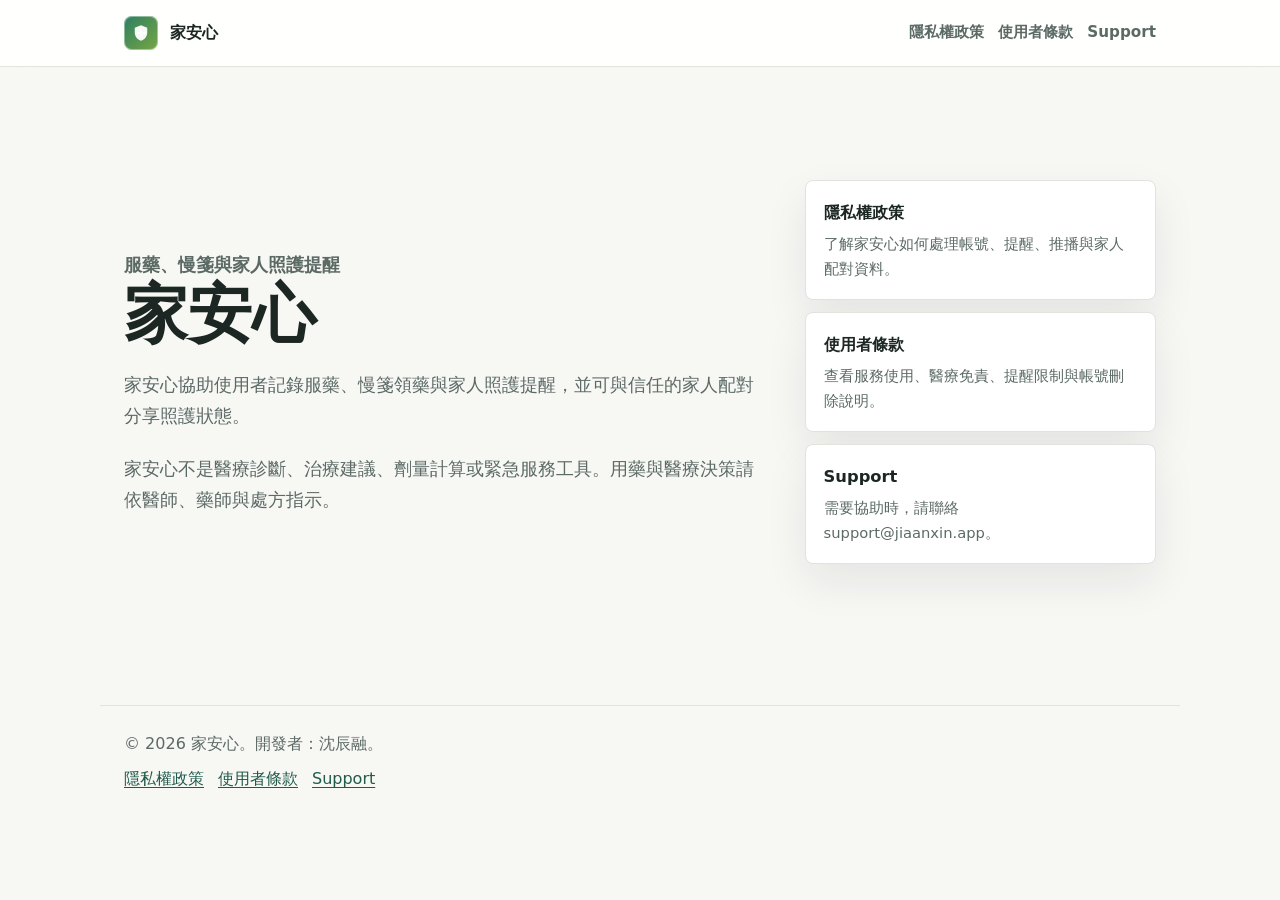
==== index.html @ df2ed049 "Add Jia Anxin static site" ====
<!doctype html>
<html lang="zh-Hant-TW">
  <head>
    <meta charset="utf-8" />
    <meta name="viewport" content="width=device-width, initial-scale=1" />
    <title>家安心</title>
    <meta
      name="description"
      content="家安心是服藥、慢箋與家人照護提醒工具。"
    />
    <link rel="stylesheet" href="/assets/styles.css" />
  </head>
  <body>
    <header class="site-header">
      <nav class="nav" aria-label="主要導覽">
        <a class="brand" href="/">
          <span class="brand-mark" aria-hidden="true">
            <svg viewBox="0 0 24 24" fill="none">
              <path d="M12 3.5 5.2 6.4v5.1c0 4.3 2.8 7.9 6.8 9 4-1.1 6.8-4.7 6.8-9V6.4L12 3.5Z" fill="currentColor" opacity=".95" />
              <path d="M8.4 12h7.2M12 8.8v6.4" stroke="#fff" stroke-width="2" stroke-linecap="round" />
            </svg>
          </span>
          <span>家安心</span>
        </a>
        <div class="nav-links">
          <a href="/privacy/">隱私權政策</a>
          <a href="/terms/">使用者條款</a>
          <a href="/support/">Support</a>
        </div>
      </nav>
    </header>

    <main>
      <section class="home-hero">
        <div class="hero-copy">
          <p class="eyebrow">服藥、慢箋與家人照護提醒</p>
          <h1>家安心</h1>
          <p>
            家安心協助使用者記錄服藥、慢箋領藥與家人照護提醒，並可與信任的家人配對分享照護狀態。
          </p>
          <p>
            家安心不是醫療診斷、治療建議、劑量計算或緊急服務工具。用藥與醫療決策請依醫師、藥師與處方指示。
          </p>
        </div>

        <div class="quick-links" aria-label="網站頁面">
          <a class="quick-link" href="/privacy/">
            <strong>隱私權政策</strong>
            <span>了解家安心如何處理帳號、提醒、推播與家人配對資料。</span>
          </a>
          <a class="quick-link" href="/terms/">
            <strong>使用者條款</strong>
            <span>查看服務使用、醫療免責、提醒限制與帳號刪除說明。</span>
          </a>
          <a class="quick-link" href="/support/">
            <strong>Support</strong>
            <span>需要協助時，請聯絡 support@jiaanxin.app。</span>
          </a>
        </div>
      </section>
    </main>

    <footer class="site-footer">
      <div>© 2026 家安心。開發者：沈辰融。</div>
      <nav aria-label="頁尾導覽">
        <a href="/privacy/">隱私權政策</a>
        <a href="/terms/">使用者條款</a>
        <a href="/support/">Support</a>
      </nav>
    </footer>
  </body>
</html>
---- assets/styles.css ----
:root {
  color-scheme: light;
  --bg: #f7f7f4;
  --paper: #ffffff;
  --ink: #1c2623;
  --muted: #5c6a66;
  --line: #dfe4df;
  --brand: #2f7f63;
  --brand-dark: #205b4b;
  --accent: #b66f2a;
  --soft: #edf5f1;
  --soft-accent: #fff2df;
  --shadow: 0 18px 44px rgba(20, 42, 34, 0.08);
  font-family:
    ui-sans-serif,
    system-ui,
    -apple-system,
    BlinkMacSystemFont,
    "Segoe UI",
    sans-serif;
}

* {
  box-sizing: border-box;
}

html {
  min-width: 320px;
}

body {
  margin: 0;
  background: var(--bg);
  color: var(--ink);
  line-height: 1.7;
  letter-spacing: 0;
}

a {
  color: var(--brand-dark);
  text-underline-offset: 0.18em;
}

.site-header {
  border-bottom: 1px solid var(--line);
  background: rgba(255, 255, 255, 0.9);
  position: sticky;
  top: 0;
  z-index: 10;
  backdrop-filter: blur(14px);
}

.nav {
  align-items: center;
  display: flex;
  gap: 24px;
  justify-content: space-between;
  margin: 0 auto;
  max-width: 1080px;
  padding: 16px 24px;
}

.brand {
  align-items: center;
  color: var(--ink);
  display: inline-flex;
  gap: 12px;
  font-weight: 750;
  text-decoration: none;
}

.brand-mark {
  align-items: center;
  background: linear-gradient(135deg, var(--brand), #75a642);
  border-radius: 8px;
  box-shadow: inset 0 0 0 1px rgba(255, 255, 255, 0.42);
  color: #fff;
  display: inline-flex;
  height: 34px;
  justify-content: center;
  width: 34px;
}

.brand-mark svg {
  display: block;
  height: 22px;
  width: 22px;
}

.nav-links {
  align-items: center;
  display: flex;
  flex-wrap: wrap;
  gap: 14px;
  justify-content: flex-end;
}

.nav-links a {
  color: var(--muted);
  font-size: 0.95rem;
  font-weight: 650;
  text-decoration: none;
}

.nav-links a[aria-current="page"] {
  color: var(--brand-dark);
}

main {
  margin: 0 auto;
  max-width: 1080px;
  padding: 44px 24px 72px;
}

.home-hero {
  display: grid;
  gap: 28px;
  grid-template-columns: minmax(0, 1.3fr) minmax(260px, 0.7fr);
  min-height: 58vh;
  align-items: center;
}

.hero-copy {
  max-width: 720px;
}

.eyebrow {
  color: var(--accent);
  font-size: 0.92rem;
  font-weight: 760;
  margin: 0 0 10px;
}

h1 {
  font-size: clamp(2.25rem, 5vw, 4.8rem);
  line-height: 1.05;
  margin: 0;
}

.hero-copy p {
  color: var(--muted);
  font-size: 1.14rem;
  margin: 22px 0 0;
  max-width: 640px;
}

.quick-links {
  display: grid;
  gap: 12px;
}

.quick-link {
  background: var(--paper);
  border: 1px solid var(--line);
  border-radius: 8px;
  box-shadow: var(--shadow);
  color: var(--ink);
  display: block;
  padding: 18px;
  text-decoration: none;
}

.quick-link strong {
  display: block;
  font-size: 1.02rem;
}

.quick-link span {
  color: var(--muted);
  display: block;
  font-size: 0.92rem;
  margin-top: 4px;
}

.page-shell {
  background: var(--paper);
  border: 1px solid var(--line);
  border-radius: 8px;
  box-shadow: var(--shadow);
  overflow: hidden;
}

.page-title {
  background: linear-gradient(135deg, var(--soft), #fff);
  border-bottom: 1px solid var(--line);
  padding: 34px clamp(20px, 4vw, 48px);
}

.page-title h1 {
  font-size: clamp(2rem, 4vw, 3.4rem);
}

.updated {
  color: var(--muted);
  font-weight: 650;
  margin: 12px 0 0;
}

.content {
  padding: 28px clamp(20px, 4vw, 48px) 44px;
}

.content h2 {
  border-top: 1px solid var(--line);
  font-size: 1.28rem;
  margin: 30px 0 12px;
  padding-top: 26px;
}

.content h2:first-child {
  border-top: 0;
  margin-top: 0;
  padding-top: 0;
}

.content h3 {
  color: var(--brand-dark);
  font-size: 1.05rem;
  margin: 24px 0 8px;
}

.content p {
  margin: 0 0 14px;
}

.content ul {
  margin: 0 0 18px;
  padding-left: 1.35rem;
}

.content li {
  margin: 5px 0;
}

.notice {
  background: var(--soft-accent);
  border: 1px solid #f1d5aa;
  border-radius: 8px;
  color: #5a3a18;
  margin: 18px 0 22px;
  padding: 16px 18px;
}

.meta-list {
  background: var(--soft);
  border: 1px solid #d4e5dc;
  border-radius: 8px;
  list-style: none;
  padding: 16px 18px;
}

.meta-list li {
  margin: 4px 0;
}

.site-footer {
  border-top: 1px solid var(--line);
  color: var(--muted);
  margin: 0 auto;
  max-width: 1080px;
  padding: 24px;
}

.site-footer nav {
  display: flex;
  flex-wrap: wrap;
  gap: 14px;
  margin-top: 8px;
}

@media (max-width: 760px) {
  .nav {
    align-items: flex-start;
    flex-direction: column;
    gap: 12px;
  }

  .nav-links {
    justify-content: flex-start;
  }

  main {
    padding: 28px 16px 48px;
  }

  .home-hero {
    grid-template-columns: 1fr;
    min-height: auto;
  }
}
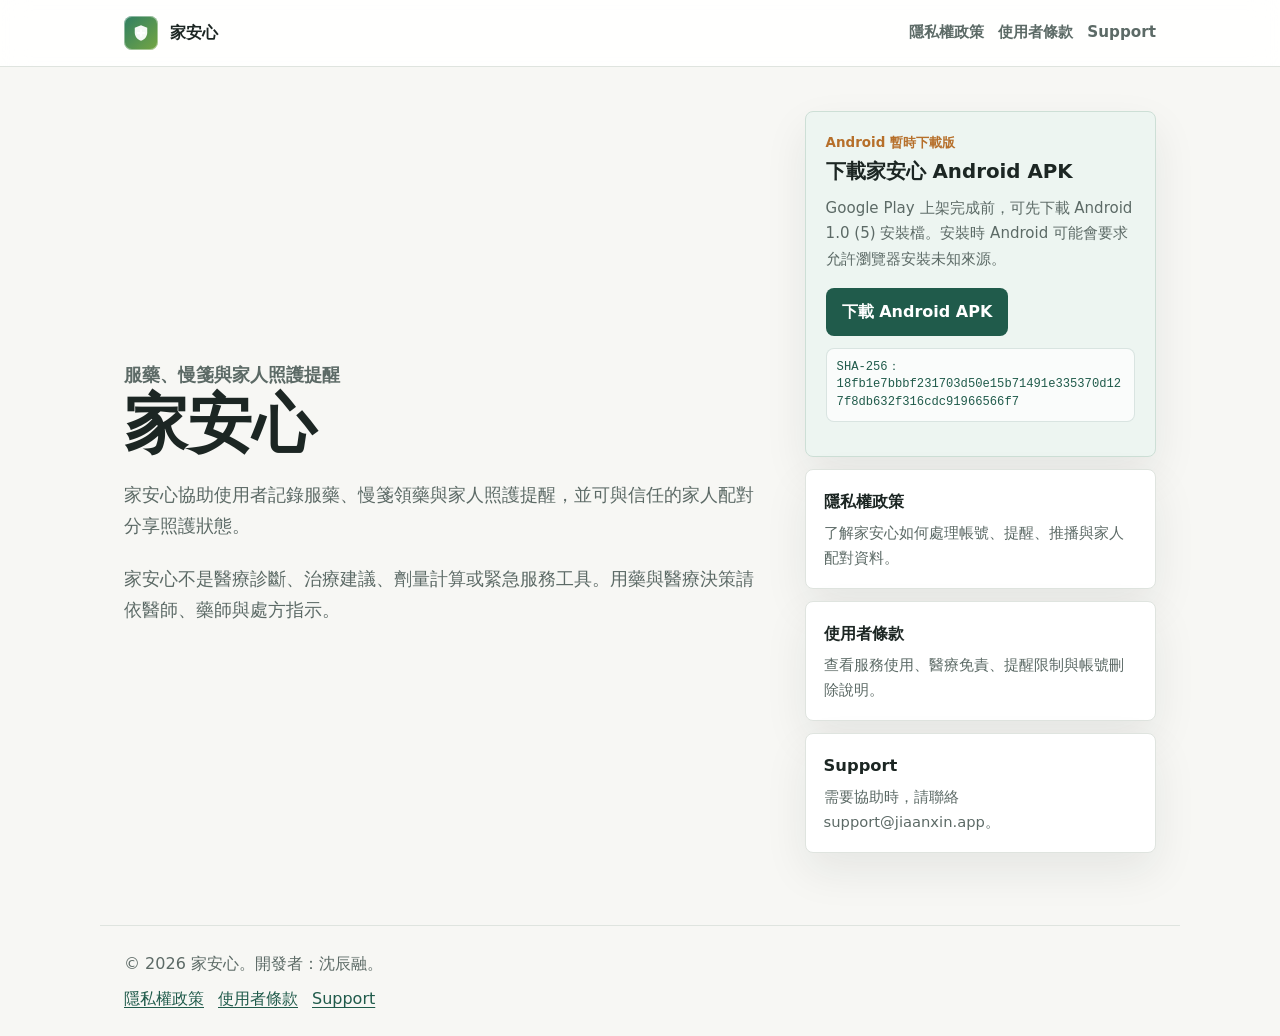
==== commit 1cd000a1: "Add Android APK download link" ====
--- a/index.html
+++ b/index.html
@@ -44,6 +44,22 @@
         </div>
 
         <div class="quick-links" aria-label="網站頁面">
+          <section class="download-card" aria-labelledby="android-download-title">
+            <p class="download-kicker">Android 暫時下載版</p>
+            <h2 id="android-download-title">下載家安心 Android APK</h2>
+            <p>
+              Google Play 上架完成前，可先下載 Android 1.0 (5) 安裝檔。安裝時 Android 可能會要求允許瀏覽器安裝未知來源。
+            </p>
+            <a
+              class="primary-button"
+              href="https://github.com/johnson202038-sys/jiaanxin-site/releases/download/android-v1.0-5/jiaanxin-android-1.0-5.apk"
+            >
+              下載 Android APK
+            </a>
+            <p class="checksum">
+              SHA-256：18fb1e7bbbf231703d50e15b71491e335370d127f8db632f316cdc91966566f7
+            </p>
+          </section>
           <a class="quick-link" href="/privacy/">
             <strong>隱私權政策</strong>
             <span>了解家安心如何處理帳號、提醒、推播與家人配對資料。</span>
--- a/assets/styles.css
+++ b/assets/styles.css
@@ -149,6 +149,75 @@
   gap: 12px;
 }
 
+.download-card {
+  background: var(--soft);
+  border: 1px solid #cddfd6;
+  border-radius: 8px;
+  box-shadow: var(--shadow);
+  padding: 20px;
+}
+
+.download-card h2 {
+  color: var(--ink);
+  font-size: 1.24rem;
+  line-height: 1.35;
+  margin: 4px 0 10px;
+}
+
+.download-card p {
+  color: var(--muted);
+  font-size: 0.94rem;
+  margin: 0 0 14px;
+}
+
+.download-kicker {
+  color: var(--accent) !important;
+  font-size: 0.84rem !important;
+  font-weight: 760;
+  margin: 0 !important;
+}
+
+.primary-button {
+  align-items: center;
+  background: var(--brand-dark);
+  border-radius: 8px;
+  color: #fff;
+  display: inline-flex;
+  font-weight: 760;
+  justify-content: center;
+  margin: 2px 0 12px;
+  min-height: 44px;
+  padding: 10px 16px;
+  text-decoration: none;
+}
+
+.primary-button:focus-visible,
+.quick-link:focus-visible,
+.nav-links a:focus-visible,
+.brand:focus-visible {
+  outline: 3px solid rgba(47, 127, 99, 0.3);
+  outline-offset: 3px;
+}
+
+.checksum {
+  background: rgba(255, 255, 255, 0.72);
+  border: 1px solid rgba(32, 91, 75, 0.15);
+  border-radius: 8px;
+  color: var(--brand-dark) !important;
+  font-family:
+    ui-monospace,
+    SFMono-Regular,
+    Menlo,
+    Monaco,
+    Consolas,
+    "Liberation Mono",
+    monospace;
+  font-size: 0.76rem !important;
+  line-height: 1.45;
+  overflow-wrap: anywhere;
+  padding: 10px;
+}
+
 .quick-link {
   background: var(--paper);
   border: 1px solid var(--line);
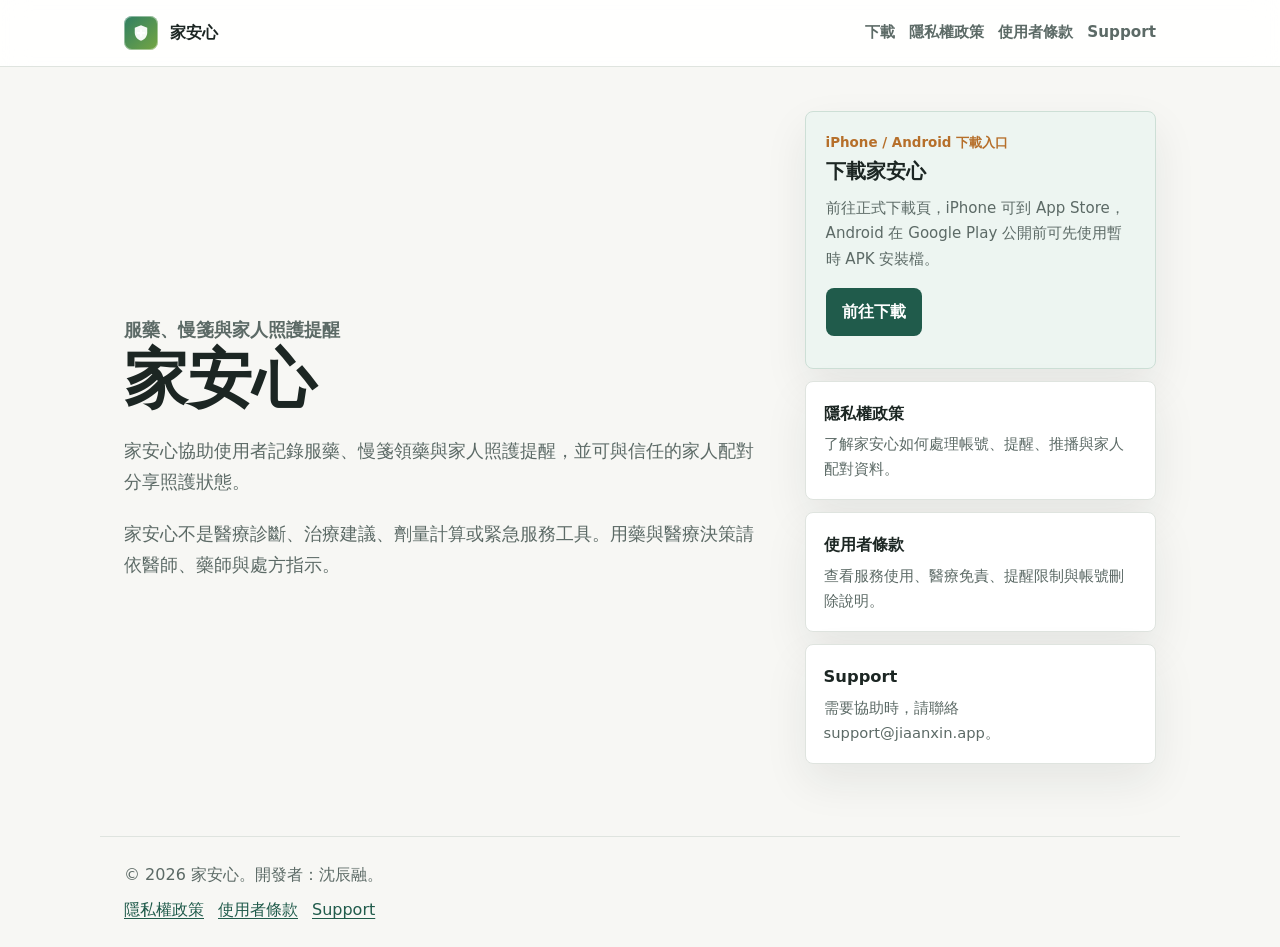
==== commit 35e4082d: "Add download landing page" ====
--- a/index.html
+++ b/index.html
@@ -23,6 +23,7 @@
           <span>家安心</span>
         </a>
         <div class="nav-links">
+          <a href="/download/">下載</a>
           <a href="/privacy/">隱私權政策</a>
           <a href="/terms/">使用者條款</a>
           <a href="/support/">Support</a>
@@ -44,21 +45,18 @@
         </div>
 
         <div class="quick-links" aria-label="網站頁面">
-          <section class="download-card" aria-labelledby="android-download-title">
-            <p class="download-kicker">Android 暫時下載版</p>
-            <h2 id="android-download-title">下載家安心 Android APK</h2>
+          <section class="download-card" aria-labelledby="download-title">
+            <p class="download-kicker">iPhone / Android 下載入口</p>
+            <h2 id="download-title">下載家安心</h2>
             <p>
-              Google Play 上架完成前，可先下載 Android 1.0 (5) 安裝檔。安裝時 Android 可能會要求允許瀏覽器安裝未知來源。
+              前往正式下載頁，iPhone 可到 App Store，Android 在 Google Play 公開前可先使用暫時 APK 安裝檔。
             </p>
             <a
               class="primary-button"
-              href="https://github.com/johnson202038-sys/jiaanxin-site/releases/download/android-v1.0-5/jiaanxin-android-1.0-5.apk"
+              href="/download/"
             >
-              下載 Android APK
+              前往下載
             </a>
-            <p class="checksum">
-              SHA-256：18fb1e7bbbf231703d50e15b71491e335370d127f8db632f316cdc91966566f7
-            </p>
           </section>
           <a class="quick-link" href="/privacy/">
             <strong>隱私權政策</strong>
--- a/assets/styles.css
+++ b/assets/styles.css
@@ -193,6 +193,7 @@
 
 .primary-button:focus-visible,
 .quick-link:focus-visible,
+.platform-card:focus-within,
 .nav-links a:focus-visible,
 .brand:focus-visible {
   outline: 3px solid rgba(47, 127, 99, 0.3);
@@ -249,6 +250,11 @@
   overflow: hidden;
 }
 
+.download-page {
+  display: grid;
+  gap: 18px;
+}
+
 .page-title {
   background: linear-gradient(135deg, var(--soft), #fff);
   border-bottom: 1px solid var(--line);
@@ -267,6 +273,72 @@
 
 .content {
   padding: 28px clamp(20px, 4vw, 48px) 44px;
+}
+
+.platform-grid {
+  display: grid;
+  gap: 18px;
+  grid-template-columns: repeat(2, minmax(0, 1fr));
+}
+
+.platform-card,
+.download-note {
+  background: var(--paper);
+  border: 1px solid var(--line);
+  border-radius: 8px;
+  box-shadow: var(--shadow);
+  padding: clamp(20px, 4vw, 34px);
+}
+
+.platform-card h2,
+.download-note h2 {
+  color: var(--ink);
+  font-size: clamp(1.45rem, 3vw, 2.2rem);
+  line-height: 1.2;
+  margin: 4px 0 12px;
+}
+
+.platform-card p,
+.download-note p {
+  color: var(--muted);
+  margin: 0 0 16px;
+}
+
+.platform-ios {
+  border-color: #cfddd9;
+}
+
+.platform-android {
+  background: var(--soft);
+  border-color: #cddfd6;
+}
+
+.download-note {
+  background: var(--soft-accent);
+  border-color: #f1d5aa;
+}
+
+.download-note h2 {
+  font-size: 1.25rem;
+}
+
+.notice strong {
+  display: block;
+  margin: 0 0 8px;
+}
+
+.notice ol {
+  margin: 0;
+  padding-left: 1.25rem;
+}
+
+.notice li {
+  margin: 5px 0;
+}
+
+.is-ios .platform-android,
+.is-android .platform-ios {
+  display: none;
 }
 
 .content h2 {
@@ -356,4 +428,8 @@
     grid-template-columns: 1fr;
     min-height: auto;
   }
-}
+
+  .platform-grid {
+    grid-template-columns: 1fr;
+  }
+}
